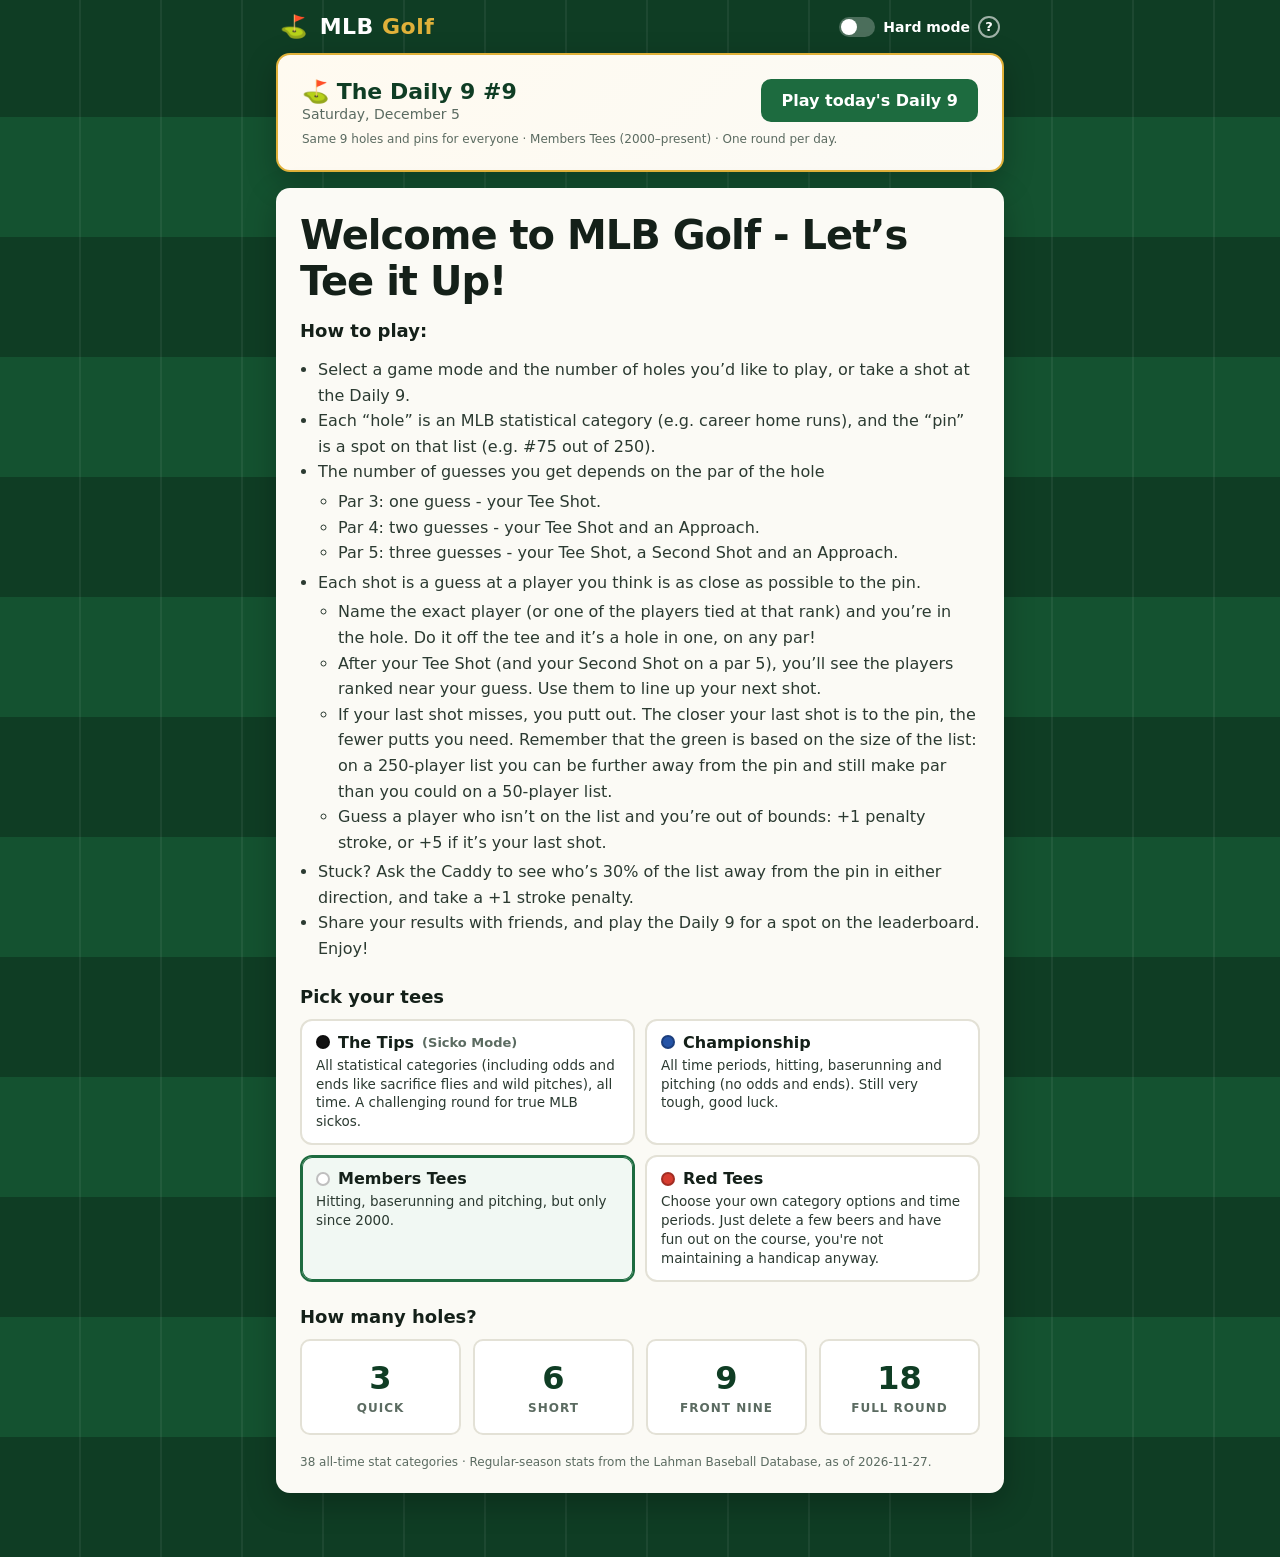
==== mlb/index.html @ 7f904042 "New How to play copy for shot-by-shot holes Co-Authored-By: Claude Opus 5.5 <noreply@anthropic.com>" ====
<!doctype html>
<html lang="en">
<head>
  <meta charset="utf-8" />
  <meta name="viewport" content="width=device-width, initial-scale=1, viewport-fit=cover" />
  <meta name="claude:viewport-fit-sides" content="cover">
  <title>MLB Golf</title>
  <meta name="description" content="Name the player closest to a random spot on an all-time MLB leaderboard. Scored like golf, with a Daily 9 for everyone." />
  <meta property="og:type" content="website" />
  <meta property="og:site_name" content="Sports.......But Make it Golf" />
  <meta property="og:title" content="MLB Golf — Sports.......But Make it Golf" />
  <meta property="og:description" content="Name the player closest to a random spot on an all-time MLB leaderboard. Scored like golf, with a Daily 9 for everyone." />
  <meta property="og:url" content="https://sportsbutmakeitgolf.com/mlb/" />
  <meta property="og:image" content="https://sportsbutmakeitgolf.com/og.png" />
  <meta property="og:image:width" content="1200" />
  <meta property="og:image:height" content="630" />
  <meta property="og:image:alt" content="Sports.......But Make it Golf: sports trivia, scored like golf" />
  <meta name="twitter:card" content="summary_large_image" />
  <meta name="twitter:title" content="MLB Golf — Sports.......But Make it Golf" />
  <meta name="twitter:description" content="Name the player closest to a random spot on an all-time MLB leaderboard. Scored like golf, with a Daily 9 for everyone." />
  <meta name="twitter:image" content="https://sportsbutmakeitgolf.com/og.png" />
  <link rel="icon" href="data:image/svg+xml,%3Csvg xmlns='http://www.w3.org/2000/svg' viewBox='0 0 100 100'%3E%3Ctext y='.9em' font-size='90'%3E%E2%9B%B3%3C/text%3E%3C/svg%3E" />
  <link rel="stylesheet" href="../shared/game.css?v=22" />
</head>
<body>
  <header class="topbar">
    <a class="brand" id="brandLink" href="./" aria-label="MLB Golf home"><span class="flag">⛳</span> MLB <em>Golf</em></a>
    <div id="hardToggle" class="hard-wrap">
      <label class="hard-toggle">
        <input type="checkbox" id="hardMode" /> <span class="switch" aria-hidden="true"></span> Hard mode
      </label>
      <button id="hardHelp" class="help-btn" type="button" aria-label="What is Hard mode?" aria-expanded="false" aria-controls="hardTip">?</button>
      <div id="hardTip" class="help-tip hidden" role="tooltip">For an additional challenge, hide the statistic for the pin player (i.e. you'll only see the ranking, not the underlying statistic).</div>
    </div>
    <div id="totalBadge" class="total-badge hidden">Score <strong id="totalScore">0</strong></div>
  </header>

  <main>
    <!-- Setup -->
    <section id="setup" class="screen">
      <div id="challengeCard" class="card challenge-card hidden">
        <div class="daily-head">
          <div>
            <div class="daily-kicker">🏌️ You've been challenged!</div>
            <div class="daily-date" id="challengeWhat"></div>
          </div>
          <button id="challengeBtn" class="primary">Accept challenge</button>
        </div>
        <p class="fine daily-note" id="challengeNote"></p>
      </div>
      <div class="card daily-card">
        <div class="daily-head">
          <div>
            <div class="daily-kicker">⛳ The Daily 9 #<span id="dailyNum">1</span></div>
            <div class="daily-date" id="dailyDate"></div>
          </div>
          <button id="dailyBtn" class="primary">Play today's Daily 9</button>
        </div>
        <p class="fine daily-note" id="dailyNote"></p>
      </div>
      <div class="card hero">
        <h1>Welcome to MLB Golf - Let’s Tee it Up!</h1>
        <h2 class="howto">How to play:</h2>
        <ul class="rules">
          <li>Select a game mode and the number of holes you’d like to play, or take a shot at the Daily 9.</li>
          <li>Each “hole” is an MLB statistical category (e.g. career home runs), and the “pin” is a spot on that list (e.g. #75 out of 250).</li>
          <li>The number of guesses you get depends on the par of the hole
            <ul>
              <li>Par 3: one guess - your Tee Shot.</li>
              <li>Par 4: two guesses - your Tee Shot and an Approach.</li>
              <li>Par 5: three guesses - your Tee Shot, a Second Shot and an Approach.</li>
            </ul>
          </li>
          <li>Each shot is a guess at a player you think is as close as possible to the pin.
            <ul>
              <li>Name the exact player (or one of the players tied at that rank) and you’re in the hole. Do it off the tee and it’s a hole in one, on any par!</li>
              <li>After your Tee Shot (and your Second Shot on a par 5), you’ll see the players ranked near your guess. Use them to line up your next shot.</li>
              <li>If your last shot misses, you putt out. The closer your last shot is to the pin, the fewer putts you need. Remember that the green is based on the size of the list: on a 250-player list you can be further away from the pin and still make par than you could on a 50-player list.</li>
              <li>Guess a player who isn’t on the list and you’re out of bounds: +1 penalty stroke, or +5 if it’s your last shot.</li>
            </ul>
          </li>
          <li>Stuck? Ask the Caddy to see who’s 30% of the list away from the pin in either direction, and take a +1 stroke penalty.</li>
          <li>Share your results with friends, and play the Daily 9 for a spot on the leaderboard. Enjoy!</li>
        </ul>

        <h2>Pick your tees</h2>
        <div class="tees" role="radiogroup" aria-label="Game mode">
          <label class="tee tee-tips"><input type="radio" name="tee" value="tips" />
            <span class="tee-name"><i class="tee-dot"></i>The Tips <small>(Sicko Mode)</small></span>
            <span class="tee-copy">All statistical categories (including odds and ends like sacrifice flies and wild pitches), all time. A challenging round for true MLB sickos.</span>
          </label>
          <label class="tee tee-champ"><input type="radio" name="tee" value="champ" />
            <span class="tee-name"><i class="tee-dot"></i>Championship</span>
            <span class="tee-copy">All time periods, hitting, baserunning and pitching (no odds and ends). Still very tough, good luck.</span>
          </label>
          <label class="tee tee-members"><input type="radio" name="tee" value="members" checked />
            <span class="tee-name"><i class="tee-dot"></i>Members Tees</span>
            <span class="tee-copy">Hitting, baserunning and pitching, but only since 2000.</span>
          </label>
          <label class="tee tee-red"><input type="radio" name="tee" value="red" />
            <span class="tee-name"><i class="tee-dot"></i>Red Tees</span>
            <span class="tee-copy">Choose your own category options and time periods. Just delete a few beers and have fun out on the course, you're not maintaining a handicap anyway.</span>
          </label>
        </div>

        <fieldset id="redOptions" class="red-options hidden">
          <legend>Categories</legend>
          <div class="fams">
            <label><input type="checkbox" name="fam" value="bat" checked /> Hitting</label>
            <label><input type="checkbox" name="fam" value="run" checked /> Baserunning</label>
            <label><input type="checkbox" name="fam" value="pitch" checked /> Pitching</label>
            <label><input type="checkbox" name="fam" value="misc" /> Odds &amp; Ends</label>
          </div>
          <div class="years">
            <label>From <select id="yearFrom"></select></label>
            <label>To <select id="yearTo"></select></label>
          </div>
          <p id="redNote" class="fine red-note"></p>
        </fieldset>

        <h2>How many holes?</h2>
        <div class="hole-choices">
          <button class="choice" data-holes="3">3<span>Quick</span></button>
          <button class="choice" data-holes="6">6<span>Short</span></button>
          <button class="choice" data-holes="9">9<span>Front nine</span></button>
          <button class="choice" data-holes="18">18<span>Full round</span></button>
        </div>
        <p class="fine" id="dataNote"></p>
      </div>
    </section>

    <!-- Hole -->
    <section id="hole" class="screen hidden">
      <div class="round-bar">
        <button id="homeBtn" class="bar-btn" type="button">← Home</button>
        <button id="reteeBtn" class="bar-btn" type="button" title="Start over from hole 1 with a fresh course, same settings">↺ Re-Tee</button>
      </div>
      <div class="card">
        <div class="hole-head">
          <div>
            <div class="hole-num">Hole <span id="holeNum">1</span><small> / <span id="holeCount">9</span></small></div>
            <div class="hole-par">Par <span id="holePar">4</span> · <span id="holeYds">400</span> yds</div>
          </div>
          <div class="pin">
            <div class="pin-label">Pin</div>
            <div class="pin-rank">#<span id="parRank">1</span></div>
          </div>
        </div>
        <div id="holeTee" class="hole-tee"></div>
        <h2 id="catName" class="cat-name">Category</h2>
        <p id="catNote" class="cat-note hidden"></p>
        <p class="cat-sub">Ranked list goes to <b>#<span id="listSize">50</span></b>. Find the player ranked <b>#<span id="parRank2">1</span></b><span id="pinStat"></span> — or as close as you can.</p>

        <div id="caddyBox" class="caddy-box hidden" aria-live="polite"></div>
        <div id="reveal" class="reveal hidden" aria-live="polite"></div>
        <div id="shotName" class="shot-name hidden"></div>
        <form id="guessForm" autocomplete="off">
          <div class="ac-wrap">
            <input id="guessInput" type="text" placeholder="Type a player's name…" aria-label="Player name" aria-autocomplete="list" aria-controls="acList" />
            <ul id="acList" class="ac-list hidden" role="listbox"></ul>
          </div>
          <button id="guessBtn" type="submit" class="primary">Swing</button>
        </form>
        <button id="caddyBtn" type="button" class="caddy-btn">🏌️ Ask the Caddy <span>+1</span></button>

        <div id="result" class="result hidden">
          <div class="result-top">
            <div>
              <div id="resultLabel" class="result-label">Birdie</div>
              <div id="resultDetail" class="result-detail"></div>
            </div>
            <div class="strokes"><span id="resultStrokes">0</span><small>to par</small></div>
          </div>
          <ol id="board" class="board"></ol>
          <button id="nextBtn" class="primary wide">Next hole →</button>
        </div>
      </div>

      <div class="card scorecard-card">
        <h3>Scorecard</h3>
        <div class="scorecard-scroll"><table id="scorecard" class="scorecard"></table></div>
      </div>
    </section>

    <!-- Final -->
    <section id="final" class="screen hidden">
      <div class="card hero">
        <div class="final-label">Round complete · <span id="finalTee"></span></div>
        <div class="final-score"><span id="finalScore">0</span><small id="finalSub"></small></div>
        <div id="finalRank" class="final-rank"></div>
        <p id="finalVerdict" class="lede final-verdict"></p>
        <div class="scorecard-scroll"><table id="finalCard" class="scorecard"></table></div>
        <textarea id="shareText" class="share-text" rows="12" readonly hidden aria-label="Your scorecard"></textarea>
        <div id="challengeResult" class="challenge-result hidden"></div>
        <div id="dailyBoard" class="daily-board hidden"></div>
        <div class="final-actions">
          <button id="shareBtn" class="ghost">Share your card</button>
          <button id="challengeSendBtn" class="ghost" title="Send a friend a link to this exact course">⚔️ Challenge</button>
          <button id="reteeFinalBtn" class="ghost" title="Play a fresh course with the same settings">↺ Re-Tee</button>
          <button id="againBtn" class="primary">Play again</button>
        </div>
      </div>
    </section>
  </main>

  <dialog id="caddyDialog" class="caddy-dialog" aria-labelledby="caddyTitle">
    <form method="dialog">
      <h3 id="caddyTitle">🏌️ Ask the Caddy?</h3>
      <p>Add +1 to your score, but reveal the player(s) who are 30% away from the pin in either direction</p>
      <div class="caddy-actions">
        <button value="no" class="ghost">Never mind</button>
        <button value="yes" class="primary" autofocus>Ask the Caddy (+1)</button>
      </div>
    </form>
  </dialog>

  <script>window.GOLF = {"name": "MLB Golf", "key": "mlbgolf", "dailySeed": "mlb-golf-daily:", "dailyEpoch": "2026-11-27", "uniformFirstDaily": false, "source": "the Lahman Baseball Database", "leaderboard": true, "lbSport": "mlb", "allFams": ["bat", "run", "pitch", "misc"], "tees": {"champ": ["bat", "run", "pitch"], "members": ["bat", "run", "pitch"]}, "membersFrom": 2000};</script>
  <script src="../shared/leaderboard-config.js?v=12"></script>
  <script src="../shared/game.js?v=29"></script>
  <!-- Cloudflare Web Analytics: cookieless page-view counts (see docs/traffic-analytics.md) -->
  <script defer src="https://static.cloudflareinsights.com/beacon.min.js" data-cf-beacon='{"token": "491b1652aaf04bb68538096815c8875a"}'></script>
</body>
</html>
---- shared/game.css ----
:root {
  --turf: #0f3d24;
  --turf-2: #145230;
  --fairway: #1d6b3f;
  --card: #fbfaf5;
  --ink: #142019;
  --muted: #5b6b61;
  --line: #e3e1d6;
  --gold: #e0b13a;
  --flag: #d63c2f;
  --good: #1d7a45;
  --bad: #b23a2e;
  --radius: 14px;
}
* { box-sizing: border-box; }
html, body { margin: 0; }
:root { color-scheme: light; }
body {
  font-family: ui-sans-serif, system-ui, -apple-system, "Segoe UI", Roboto, sans-serif;
  color: var(--ink);
  min-height: 100vh;
  background:
    repeating-linear-gradient(90deg, transparent 0 79px, rgba(255,255,255,.06) 79px 81px),
    repeating-linear-gradient(0deg, var(--turf) 0 120px, var(--turf-2) 120px 240px);
}
.hidden { display: none !important; }

.topbar {
  display: flex; justify-content: space-between; align-items: center;
  padding-block: 14px; color: #fff; max-width: 760px; margin: 0 auto;
  padding-left: max(20px, env(safe-area-inset-left, 0px));
  padding-right: max(20px, env(safe-area-inset-right, 0px));
}
.brand { font-weight: 800; font-size: 22px; letter-spacing: .5px; color: inherit; text-decoration: none; }
.brand:focus-visible { outline: 3px solid var(--gold); outline-offset: 4px; border-radius: 6px; }
.brand em { font-style: normal; color: var(--gold); }
.flag { margin-right: 4px; }
.hard-wrap { position: relative; display: flex; align-items: center; gap: 8px; }
.help-btn {
  width: 22px; height: 22px; padding: 0; border-radius: 50%; border: 2px solid rgba(255,255,255,.6);
  background: transparent; color: #fff; font-size: 13px; font-weight: 800; line-height: 1;
}
.help-btn:hover, .help-btn[aria-expanded="true"] { background: rgba(255,255,255,.2); }
.help-tip {
  position: absolute; z-index: 20; top: calc(100% + 10px); right: 0; width: min(280px, 80vw);
  background: var(--card); color: var(--ink); font-size: 14px; font-weight: 500; line-height: 1.45;
  padding: 12px 14px; border-radius: 10px; box-shadow: 0 10px 24px rgba(0,0,0,.3);
}
.help-tip::before { content: ""; position: absolute; top: -6px; right: 6px; border: 6px solid transparent; border-top: 0; border-bottom-color: var(--card); }
.hard-toggle { display: inline-flex; align-items: center; gap: 8px; font-size: 14px; font-weight: 700; cursor: pointer; user-select: none; }
.hard-toggle input { position: absolute; opacity: 0; width: 1px; height: 1px; }
.hard-toggle .switch { width: 36px; height: 20px; border-radius: 999px; background: rgba(255,255,255,.25); position: relative; transition: background .15s; }
.hard-toggle .switch::after { content: ""; position: absolute; top: 2px; left: 2px; width: 16px; height: 16px; border-radius: 50%; background: #fff; transition: transform .15s; }
.hard-toggle input:checked + .switch { background: var(--flag); }
.hard-toggle input:checked + .switch::after { transform: translateX(16px); }
.hard-toggle input:focus-visible + .switch { outline: 3px solid var(--gold); outline-offset: 2px; }
.total-badge { background: rgba(0,0,0,.3); padding: 6px 14px; border-radius: 999px; font-size: 14px; }
.total-badge strong { font-size: 18px; margin-left: 4px; color: var(--gold); }

main {
  max-width: 760px; margin: 0 auto; padding-block: 0 48px;
  padding-left: max(16px, env(safe-area-inset-left, 0px));
  padding-right: max(16px, env(safe-area-inset-right, 0px));
}
.card {
  /* The card is always light, so pin light form controls even when the viewer is in dark mode. */
  color-scheme: light; color: var(--ink);
  background: var(--card); border-radius: var(--radius); padding: 24px;
  box-shadow: 0 10px 30px rgba(0,0,0,.25); margin-bottom: 16px;
}
h1 { margin: 0 0 8px; font-size: 40px; letter-spacing: -1px; }
h2 { margin: 24px 0 12px; font-size: 18px; }
h3 { margin: 0 0 10px; font-size: 14px; text-transform: uppercase; letter-spacing: 1px; color: var(--muted); }
.lede { font-size: 17px; line-height: 1.5; color: #2b3a31; }
.rules { padding-left: 18px; line-height: 1.6; color: #2b3a31; }
.rules ul { padding-left: 20px; margin: 4px 0; }
.howto { margin-top: 16px; }
.fine { font-size: 12px; color: var(--muted); margin: 20px 0 0; }

button { font: inherit; cursor: pointer; border: 0; border-radius: 10px; }
.primary { background: var(--fairway); color: #fff; padding: 12px 20px; font-weight: 700; }
.primary:hover { background: #237d4b; }
.primary:disabled { opacity: .5; cursor: default; }
.ghost { background: transparent; border: 2px solid var(--fairway); color: var(--fairway); padding: 10px 18px; font-weight: 700; }
.wide { width: 100%; margin-top: 16px; }

.hole-choices { display: grid; grid-template-columns: repeat(4, 1fr); gap: 12px; }
.choice {
  background: #fff; border: 2px solid var(--line); padding: 18px 8px; font-size: 32px; font-weight: 800; color: var(--turf);
  display: flex; flex-direction: column; align-items: center; transition: transform .1s, border-color .1s;
}
.choice span { font-size: 12px; font-weight: 600; color: var(--muted); text-transform: uppercase; letter-spacing: 1px; margin-top: 4px; }
.choice:hover:not(:disabled) { border-color: var(--fairway); transform: translateY(-2px); }
.choice:disabled { opacity: .5; cursor: default; }
button:focus-visible, .choice:focus-visible { outline: 3px solid var(--gold); outline-offset: 2px; }
.share-text { width: 100%; margin-top: 16px; font: inherit; font-size: 14px; padding: 10px; border: 2px solid var(--line); border-radius: 10px; background: #fff; color: var(--ink); }
@media (prefers-reduced-motion: reduce) { * { transition: none !important; scroll-behavior: auto !important; } }

.tees { display: grid; grid-template-columns: repeat(2, 1fr); gap: 10px; }
.tee {
  position: relative; display: flex; flex-direction: column; gap: 4px; cursor: pointer;
  background: #fff; border: 2px solid var(--line); border-radius: 12px; padding: 12px 14px;
}
.tee input { position: absolute; opacity: 0; pointer-events: none; }
.tee:hover { border-color: #b9c9bd; }
.tee:has(input:checked) { border-color: var(--fairway); background: #f1f8f3; box-shadow: inset 0 0 0 1px var(--fairway); }
.tee:has(input:focus-visible) { outline: 3px solid var(--gold); outline-offset: 2px; }
.tee-name { font-weight: 800; font-size: 16px; display: flex; align-items: center; gap: 8px; }
.tee-name small { font-weight: 600; color: var(--muted); font-size: 13px; }
.tee-copy { font-size: 13.5px; line-height: 1.4; color: #2b3a31; }
.tee-dot { width: 14px; height: 14px; border-radius: 50%; flex: none; border: 2px solid rgba(0,0,0,.25); }
.tee-tips .tee-dot { background: #111; }
.tee-champ .tee-dot { background: #2453a6; }
.tee-members .tee-dot { background: #fff; }
.tee-red .tee-dot { background: var(--flag); }

.red-options { margin: 12px 0 0; border: 2px solid var(--line); border-radius: 12px; padding: 10px 14px 12px; background: #fff; }
.red-options legend { font-weight: 700; font-size: 13px; text-transform: uppercase; letter-spacing: 1px; color: var(--muted); padding: 0 4px; }
.fams { display: flex; flex-wrap: wrap; gap: 8px 18px; }
.fams label, .years label { display: inline-flex; align-items: center; gap: 6px; font-size: 15px; cursor: pointer; }
.fams input { width: 17px; height: 17px; accent-color: var(--fairway); }
.years { display: flex; gap: 18px; margin-top: 12px; }
.years select { font: inherit; font-size: 15px; padding: 6px 8px; border: 2px solid var(--line); border-radius: 8px; background: #fff; color: var(--ink); }
.red-note { margin-top: 10px; }
.red-note.warn { color: var(--bad); font-weight: 600; }

.hole-tee { margin-top: 14px; font-size: 12px; font-weight: 700; text-transform: uppercase; letter-spacing: 1px; color: var(--muted); }
.hole-tee + .cat-name { margin-top: 2px; }

.daily-card { background: linear-gradient(135deg, #fffaf0, var(--card)); border: 2px solid var(--gold); }
.daily-head { display: flex; justify-content: space-between; align-items: center; gap: 16px; }
.daily-kicker { font-weight: 900; font-size: 22px; color: var(--turf); }
.daily-date { color: var(--muted); font-size: 14px; margin-top: 2px; }
.daily-note { margin-top: 10px; }
.daily-board { margin-top: 20px; border-top: 1px solid var(--line); padding-top: 16px; }
.post-form { display: flex; gap: 10px; }
.post-form input {
  flex: 1; font: inherit; font-size: 16px; padding: 10px 12px; border: 2px solid var(--line); border-radius: 10px;
  background: #fff; color: var(--ink); -webkit-text-fill-color: var(--ink); outline: none;
}
.post-form input:focus { border-color: var(--fairway); }
.lb-list { list-style: none; margin: 8px 0 0; padding: 0; border: 1px solid var(--line); border-radius: 10px; background: #fff; }
.lb-list:empty { display: none; }
.lb-list li { display: grid; grid-template-columns: 56px 1fr auto; gap: 8px; padding: 7px 12px; border-bottom: 1px solid #f0efe8; font-size: 15px; }
.lb-list li:last-child { border-bottom: 0; }
.lb-list .rk, .lb-list .val { color: var(--muted); font-variant-numeric: tabular-nums; }
.lb-list li.me { background: #e4f3e9; font-weight: 700; }

.round-bar { display: flex; justify-content: space-between; margin-bottom: 10px; }
.bar-btn { background: rgba(0,0,0,.28); color: #fff; padding: 7px 14px; border-radius: 999px; font-size: 14px; font-weight: 700; }
.bar-btn:hover { background: rgba(0,0,0,.45); }

.challenge-card { border: 2px solid var(--flag); background: linear-gradient(135deg, #fff4f2, var(--card)); }
.challenge-result { margin-top: 16px; padding: 12px 14px; border-radius: 10px; background: #fff4f2; border: 1px solid #f3c9c3; font-size: 16px; }
.scorecard .rival-row td { color: var(--muted); background: #faf9f4; }
.scorecard .rival-row td.beat { color: var(--bad); font-weight: 700; }

.caddy-btn {
  display: block; margin: 12px auto 0; padding: 8px 16px; border-radius: 999px; font-size: 15px; font-weight: 700;
  background: #fff; color: var(--fairway); border: 2px dashed #b9c9bd;
}
.caddy-btn:hover { border-color: var(--fairway); background: #f1f8f3; }
.caddy-btn span { color: var(--flag); margin-left: 4px; }
.caddy-box { margin: 0 0 14px; padding: 12px 14px; border-radius: 12px; background: #fff8e6; border: 1px solid #f0d58c; font-size: 15px; }
.caddy-box .caddy-head { font-weight: 800; margin-bottom: 6px; }
.caddy-box .caddy-head small { font-weight: 600; color: var(--muted); }
.caddy-box ul { list-style: none; margin: 0; padding: 0; display: grid; gap: 4px; }
.caddy-box li b { font-variant-numeric: tabular-nums; }
.caddy-box .val { color: var(--muted); }
.caddy-box .fine { margin: 6px 0 0; }
.caddy-tag { font-size: 14px; font-weight: 700; color: var(--flag); margin-left: 8px; vertical-align: middle; }
.caddy-dialog {
  border: 0; border-radius: 16px; padding: 22px 24px; max-width: min(420px, calc(100vw - 32px));
  background: var(--card); color: var(--ink); box-shadow: 0 20px 50px rgba(0,0,0,.4);
}
.caddy-dialog::backdrop { background: rgba(10,30,18,.55); }
.caddy-dialog h3 { margin: 0 0 8px; font-size: 20px; text-transform: none; letter-spacing: 0; color: var(--ink); }
.caddy-dialog p { margin: 0 0 18px; font-size: 16px; line-height: 1.45; }
.caddy-actions { display: flex; gap: 10px; justify-content: flex-end; flex-wrap: wrap; }

.hole-head { display: flex; justify-content: space-between; align-items: center; }
.hole-num { font-size: 15px; font-weight: 700; text-transform: uppercase; letter-spacing: 1px; color: var(--muted); }
.hole-par { margin-top: 4px; font-size: 13px; font-weight: 700; color: var(--muted); }
.hole-par span:first-child { color: var(--ink); font-size: 16px; }
.hole-num span:first-child { color: var(--ink); font-size: 22px; }
.pin { text-align: center; background: var(--flag); color: #fff; border-radius: 12px; padding: 8px 16px; min-width: 92px; }
.pin-label { font-size: 11px; text-transform: uppercase; letter-spacing: 2px; opacity: .85; }
.pin-rank { font-size: 32px; font-weight: 900; line-height: 1; }
.cat-name { font-size: 28px; margin: 14px 0 4px; letter-spacing: -.5px; }
.cat-note { margin: 0 0 6px; font-size: 14px; font-weight: 600; color: var(--flag); }
.cat-sub { color: var(--muted); margin: 0 0 18px; }

#guessForm { display: flex; gap: 10px; }
.ac-wrap { position: relative; flex: 1; }
#guessInput {
  width: 100%; font: inherit; font-size: 17px; padding: 12px 14px; border-radius: 10px;
  border: 2px solid var(--line); background: #fff; outline: none;
  color: var(--ink); -webkit-text-fill-color: var(--ink); caret-color: var(--fairway);
}
#guessInput::placeholder { color: var(--muted); -webkit-text-fill-color: var(--muted); opacity: 1; }
#guessInput:disabled { color: var(--muted); -webkit-text-fill-color: var(--muted); }
#guessInput:focus { border-color: var(--fairway); }
.ac-list {
  position: absolute; z-index: 10; left: 0; right: 0; top: calc(100% + 4px); margin: 0; padding: 4px;
  list-style: none; background: #fff; color: var(--ink); border: 1px solid var(--line); border-radius: 10px;
  box-shadow: 0 10px 24px rgba(0,0,0,.15); max-height: 260px; overflow-y: auto;
}
.ac-list li { padding: 9px 12px; border-radius: 6px; cursor: pointer; }
.ac-list li.active, .ac-list li:hover { background: #e9f3ec; }
.ac-list li b { color: var(--fairway); }

.result { margin-top: 20px; border-top: 1px solid var(--line); padding-top: 18px; }
.result-top { display: flex; justify-content: space-between; align-items: center; gap: 12px; }
.result-label { font-size: 26px; font-weight: 900; }
.result-label.good { color: var(--good); }
.result-label.bad { color: var(--bad); }
.result-detail { color: var(--muted); margin-top: 2px; }
.strokes { text-align: center; }
.strokes span { display: block; font-size: 40px; font-weight: 900; line-height: 1; }
.strokes small { color: var(--muted); font-size: 12px; text-transform: uppercase; letter-spacing: 1px; }

.board {
  position: relative; list-style: none; margin: 16px 0 0; padding: 0; max-height: 320px; overflow-y: auto;
  border: 1px solid var(--line); border-radius: 10px; background: #fff;
}
.board li { display: grid; grid-template-columns: 72px 1fr auto; gap: 8px; padding: 7px 12px; border-bottom: 1px solid #f0efe8; font-size: 15px; }
.board li:last-child { border-bottom: 0; }
.board .rk { white-space: nowrap; color: var(--muted); font-variant-numeric: tabular-nums; }
.board .val { font-variant-numeric: tabular-nums; color: var(--muted); }
.board li.par { background: #fdeceb; }
.board li.par .rk::after { content: " ⛳"; }
.board li.guess { background: #e4f3e9; font-weight: 700; }
.board li.guess.par { background: linear-gradient(90deg, #fdeceb, #e4f3e9); }
.board li.inrange { background: #fafaf3; }

.scorecard-scroll { overflow-x: auto; }
.scorecard { border-collapse: collapse; width: 100%; font-size: 13px; font-variant-numeric: tabular-nums; }
.scorecard th, .scorecard td { border: 1px solid var(--line); padding: 6px 8px; text-align: center; white-space: nowrap; }
.scorecard th { background: #f2f1ea; font-weight: 700; color: var(--muted); }
.scorecard td.row-head, .scorecard th.row-head { text-align: left; font-weight: 700; color: var(--ink); background: #f2f1ea; }
.scorecard td.current { outline: 2px solid var(--fairway); outline-offset: -2px; }
.scorecard td.ace { color: var(--good); font-weight: 900; }
.scorecard td.under { color: var(--good); font-weight: 700; }
.scorecard td.ob { color: var(--bad); font-weight: 700; }
.scorecard .sc-name { display: block; margin-top: 2px; font-size: 11px; font-weight: 500; color: var(--muted); white-space: normal; line-height: 1.25; min-width: 80px; }
.scorecard td.ob .sc-name { color: var(--bad); }
.scorecard .cat-row td { white-space: normal; font-size: 11px; color: var(--muted); min-width: 90px; }

.final-label { text-transform: uppercase; letter-spacing: 2px; font-size: 13px; color: var(--muted); font-weight: 700; }
.final-score > span { font-size: 72px; font-weight: 900; color: var(--turf); line-height: 1; }
.final-score small { display: block; color: var(--muted); margin-top: 4px; }
.final-rank {
  display: inline-block; margin-top: 18px; padding: 8px 16px; border-radius: 999px;
  background: var(--turf); color: var(--gold); font-size: 22px; font-weight: 900; letter-spacing: .5px;
}
.final-verdict { margin-top: 8px; }
.final-actions { display: flex; flex-wrap: wrap; gap: 12px; justify-content: flex-end; margin-top: 20px; }

@media (max-width: 560px) {
  h1 { font-size: 32px; }
  .hole-choices { grid-template-columns: repeat(2, 1fr); }
  .tees { grid-template-columns: 1fr; }
  .daily-head { flex-direction: column; align-items: stretch; }
  .post-form { flex-direction: column; }
  #guessForm { flex-direction: column; }
  .cat-name { font-size: 23px; }
}
.scorecard .par-row td { font-weight: 700; color: var(--muted); }

/* shot-by-shot holes */
.shot-name { margin: 0 0 8px; font-size: 15px; }
.shot-name b { font-size: 17px; }
.shot-name small { color: var(--muted); font-weight: 600; margin-left: 6px; }
.reveal { margin: 0 0 14px; display: grid; gap: 10px; }
.reveal-shot { padding: 10px 12px; border-radius: 12px; background: #eef6ee; border: 1px solid #cfe3cf; }
.reveal-head { font-size: 14px; margin-bottom: 6px; }
.reveal-list { list-style: none; margin: 0; padding: 0; max-height: 220px; overflow: auto; columns: 2; column-gap: 16px; font-size: 14px; }
.reveal-list li { display: grid; grid-template-columns: 44px 1fr; gap: 6px; padding: 2px 0; break-inside: avoid; }
.reveal-list .rk { color: var(--muted); font-variant-numeric: tabular-nums; }
.reveal-list li.guess { font-weight: 800; }
.reveal-list li.pin-row { font-weight: 800; color: #b3261e; }
@media (max-width: 520px) { .reveal-list { columns: 1; } }
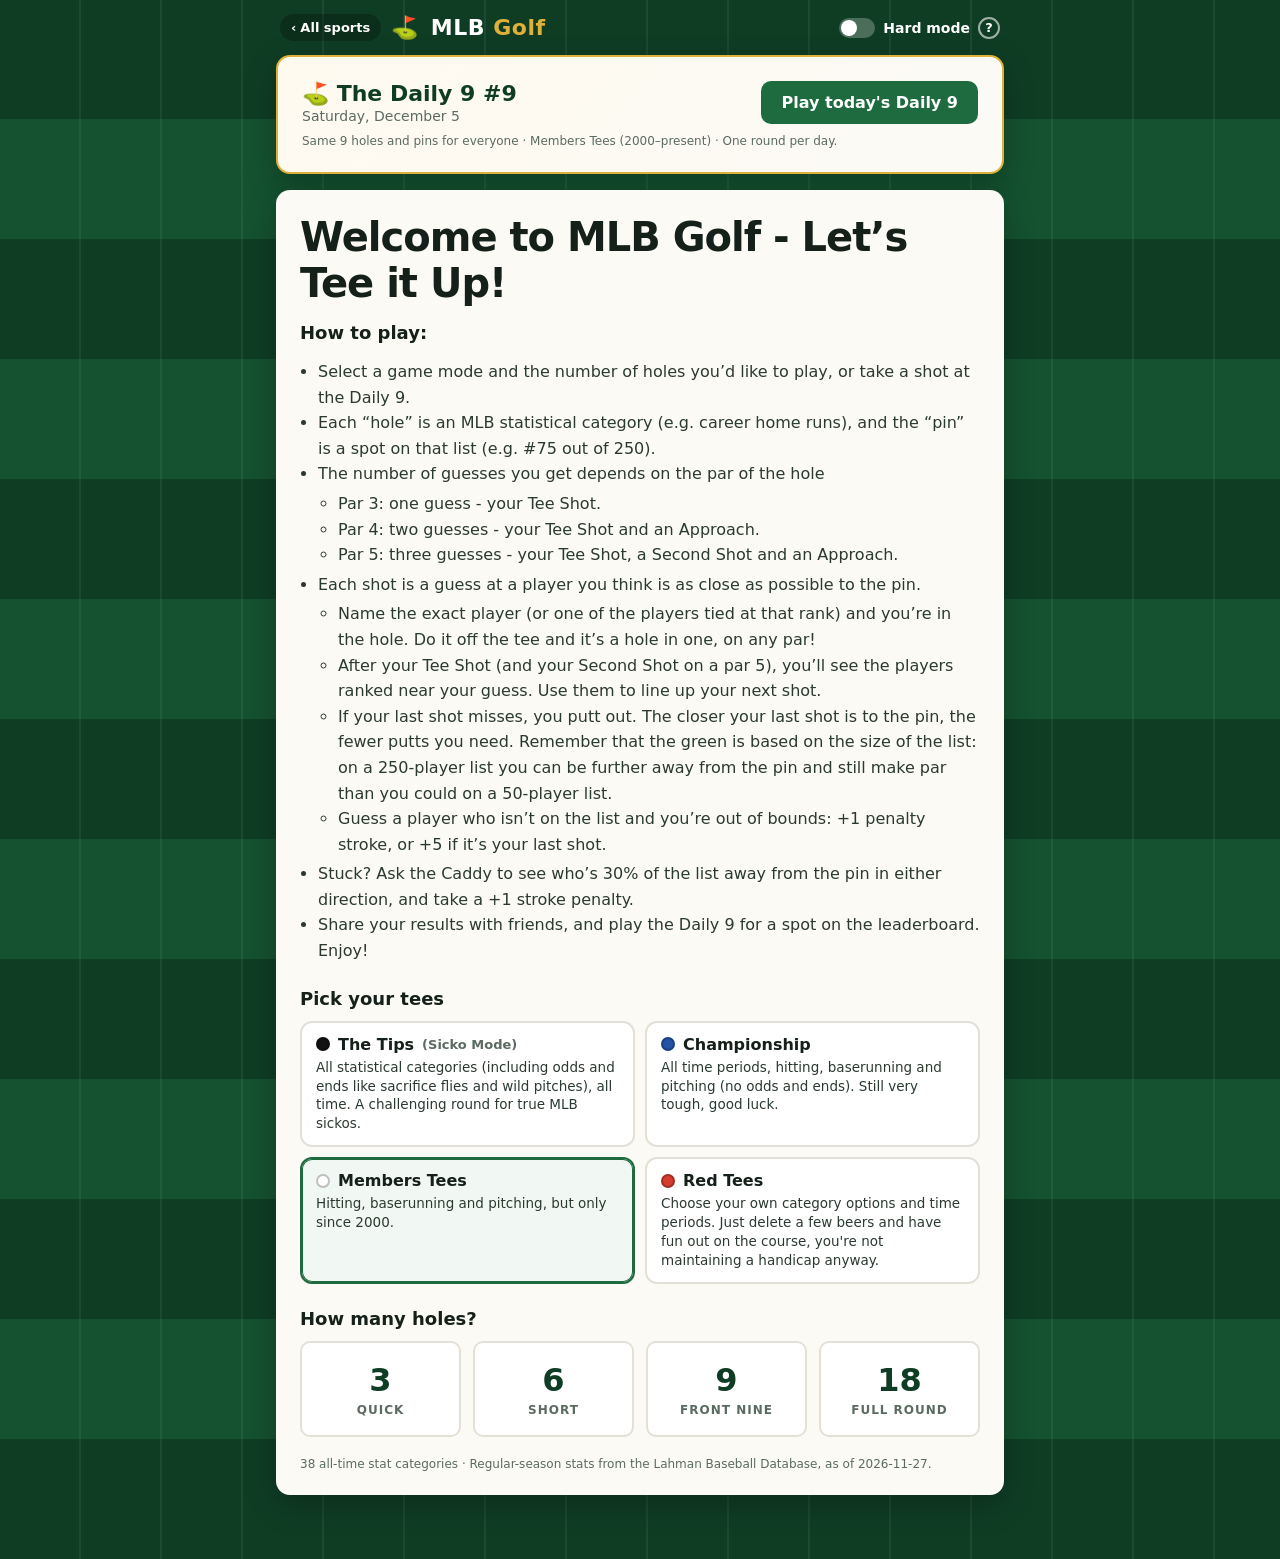
==== commit 5b8ee16d: "All sports link in the top bar of every sport page Co-Authored-By: Claude Opus 5.5 <noreply@anthropi" ====
--- a/mlb/index.html
+++ b/mlb/index.html
@@ -20,11 +20,14 @@
   <meta name="twitter:description" content="Name the player closest to a random spot on an all-time MLB leaderboard. Scored like golf, with a Daily 9 for everyone." />
   <meta name="twitter:image" content="https://sportsbutmakeitgolf.com/og.png" />
   <link rel="icon" href="data:image/svg+xml,%3Csvg xmlns='http://www.w3.org/2000/svg' viewBox='0 0 100 100'%3E%3Ctext y='.9em' font-size='90'%3E%E2%9B%B3%3C/text%3E%3C/svg%3E" />
-  <link rel="stylesheet" href="../shared/game.css?v=22" />
+  <link rel="stylesheet" href="../shared/game.css?v=24" />
 </head>
 <body>
   <header class="topbar">
-    <a class="brand" id="brandLink" href="./" aria-label="MLB Golf home"><span class="flag">⛳</span> MLB <em>Golf</em></a>
+    <div class="brand-wrap">
+      <a class="all-sports" id="allSportsLink" href="../" aria-label="All sports" title="All sports">‹ <span>All sports</span></a>
+      <a class="brand" id="brandLink" href="./" aria-label="MLB Golf home"><span class="flag">⛳</span> MLB <em>Golf</em></a>
+    </div>
     <div id="hardToggle" class="hard-wrap">
       <label class="hard-toggle">
         <input type="checkbox" id="hardMode" /> <span class="switch" aria-hidden="true"></span> Hard mode
@@ -149,7 +152,8 @@
         <div id="holeTee" class="hole-tee"></div>
         <h2 id="catName" class="cat-name">Category</h2>
         <p id="catNote" class="cat-note hidden"></p>
-        <p class="cat-sub">Ranked list goes to <b>#<span id="listSize">50</span></b>. Find the player ranked <b>#<span id="parRank2">1</span></b><span id="pinStat"></span> — or as close as you can.</p>
+        <p class="cat-sub"><span id="pinStat"></span><span id="listSize">50</span> players</p>
+        <div id="holeViz" class="hole-viz"></div>
 
         <div id="caddyBox" class="caddy-box hidden" aria-live="polite"></div>
         <div id="reveal" class="reveal hidden" aria-live="polite"></div>
@@ -216,7 +220,7 @@
 
   <script>window.GOLF = {"name": "MLB Golf", "key": "mlbgolf", "dailySeed": "mlb-golf-daily:", "dailyEpoch": "2026-11-27", "uniformFirstDaily": false, "source": "the Lahman Baseball Database", "leaderboard": true, "lbSport": "mlb", "allFams": ["bat", "run", "pitch", "misc"], "tees": {"champ": ["bat", "run", "pitch"], "members": ["bat", "run", "pitch"]}, "membersFrom": 2000};</script>
   <script src="../shared/leaderboard-config.js?v=12"></script>
-  <script src="../shared/game.js?v=29"></script>
+  <script src="../shared/game.js?v=31"></script>
   <!-- Cloudflare Web Analytics: cookieless page-view counts (see docs/traffic-analytics.md) -->
   <script defer src="https://static.cloudflareinsights.com/beacon.min.js" data-cf-beacon='{"token": "491b1652aaf04bb68538096815c8875a"}'></script>
 </body>
--- a/shared/game.css
+++ b/shared/game.css
@@ -31,6 +31,12 @@
   padding-left: max(20px, env(safe-area-inset-left, 0px));
   padding-right: max(20px, env(safe-area-inset-right, 0px));
 }
+.brand-wrap { display: flex; align-items: center; gap: 10px; min-width: 0; }
+.all-sports { display: inline-flex; align-items: center; gap: 4px; padding: 6px 11px; border-radius: 999px; background: rgba(0,0,0,.25);
+  color: #fff; text-decoration: none; font-size: 13px; font-weight: 700; white-space: nowrap; }
+.all-sports:hover { background: rgba(0,0,0,.4); }
+.all-sports:focus-visible { outline: 3px solid var(--gold); outline-offset: 2px; }
+@media (max-width: 430px) { .all-sports span { display: none; } .all-sports { padding: 6px 10px; font-size: 16px; } }
 .brand { font-weight: 800; font-size: 22px; letter-spacing: .5px; color: inherit; text-decoration: none; }
 .brand:focus-visible { outline: 3px solid var(--gold); outline-offset: 4px; border-radius: 6px; }
 .brand em { font-style: normal; color: var(--gold); }
@@ -268,15 +274,40 @@
 .scorecard .par-row td { font-weight: 700; color: var(--muted); }
 
 /* shot-by-shot holes */
-.shot-name { margin: 0 0 8px; font-size: 15px; }
+.cat-note { display: inline-block; margin: 2px 0 6px; padding: 2px 8px; border-radius: 6px; font-size: 12px; font-weight: 700; color: #8a5a00; background: #fbefd2; }
+.cat-sub { margin: 0 0 12px; font-size: 14px; }
+.hole-viz { position: relative; margin: 0 -4px 14px; border-radius: 12px; overflow: hidden; background: #2f5a12; line-height: 0; user-select: none; }
+.hole-viz svg { display: block; width: 100%; max-height: 300px; }
+.hole-viz .tracer { fill: none; stroke: #ff5a3c; stroke-width: 2.2; stroke-linecap: round; opacity: .45; }
+.hole-viz .tracer.last { opacity: 1; }
+.hole-viz .ball { fill: #fff; stroke: #1d2a14; stroke-width: .8; }
+.hole-viz .old-ball { fill: #fff; opacity: .5; }
+.hole-viz .ob line { stroke: #fff; stroke-width: 2.4; }
+.hole-viz .ob text { fill: #fff; font: 700 10px system-ui, sans-serif; }
+.hole-viz .skip-hint { display: none; position: absolute; right: 10px; bottom: 8px; line-height: 1; font-size: 12px; font-weight: 700; color: #fff; background: rgba(0,0,0,.35); padding: 5px 9px; border-radius: 999px; }
+.hole-viz.flying { cursor: pointer; }
+.hole-viz.flying .skip-hint { display: block; }
+.celebrate-banner { position: absolute; left: 50%; top: 42%; transform: translate(-50%, -50%) rotate(-4deg); line-height: 1.1; white-space: nowrap;
+  font-size: clamp(26px, 7vw, 42px); font-weight: 900; letter-spacing: 1px; color: var(--turf); background: var(--gold); padding: 10px 22px; border-radius: 10px;
+  border: 3px solid #fff; animation: bannerIn .45s cubic-bezier(.2,1.4,.4,1) both; z-index: 2; }
+.celebrate-banner.out { animation: bannerOut .4s ease both; }
+@keyframes bannerIn { from { transform: translate(-50%, -50%) rotate(-4deg) scale(.2); opacity: 0; } }
+@keyframes bannerOut { to { transform: translate(-50%, -50%) rotate(-4deg) scale(.6); opacity: 0; } }
+.confetti { position: absolute; top: -12px; width: 7px; height: 11px; border-radius: 2px; animation: confettiFall 2s linear both; z-index: 1; }
+@keyframes confettiFall { to { top: 105%; margin-left: 30px; transform: rotate(540deg); opacity: .8; } }
+.shot-name { display: flex; align-items: center; gap: 8px; margin: 0 0 8px; font-size: 15px; }
 .shot-name b { font-size: 17px; }
-.shot-name small { color: var(--muted); font-weight: 600; margin-left: 6px; }
-.reveal { margin: 0 0 14px; display: grid; gap: 10px; }
-.reveal-shot { padding: 10px 12px; border-radius: 12px; background: #eef6ee; border: 1px solid #cfe3cf; }
-.reveal-head { font-size: 14px; margin-bottom: 6px; }
-.reveal-list { list-style: none; margin: 0; padding: 0; max-height: 220px; overflow: auto; columns: 2; column-gap: 16px; font-size: 14px; }
-.reveal-list li { display: grid; grid-template-columns: 44px 1fr; gap: 6px; padding: 2px 0; break-inside: avoid; }
-.reveal-list .rk { color: var(--muted); font-variant-numeric: tabular-nums; }
-.reveal-list li.guess { font-weight: 800; }
-.reveal-list li.pin-row { font-weight: 800; color: #b3261e; }
-@media (max-width: 520px) { .reveal-list { columns: 1; } }
+.shot-name small { color: var(--bad); font-weight: 700; }
+.dots { display: inline-flex; gap: 5px; }
+.dot { width: 10px; height: 10px; border-radius: 50%; border: 2px solid var(--good); }
+.dot.on { background: var(--good); }
+.reveal { margin: 0 0 12px; }
+.reveal-head { font-size: 14px; font-weight: 700; margin-bottom: 4px; }
+.ladder { list-style: none; margin: 0; padding: 0 0 0 10px; border-left: 3px solid #b9dcb9; font-size: 14px; max-height: 260px; overflow: auto; }
+.ladder li { display: grid; grid-template-columns: 48px 1fr; gap: 6px; padding: 2px 0; }
+.ladder li.far { display: none; }
+.reveal.open .ladder li.far { display: grid; }
+.ladder .rk { color: var(--muted); font-variant-numeric: tabular-nums; }
+.ladder li.guess { font-weight: 800; }
+.ladder li.pin-row { font-weight: 800; color: var(--flag); }
+.ladder-more { margin-top: 4px; padding: 0; border: 0; background: none; color: var(--good); font-weight: 700; font-size: 13px; cursor: pointer; }
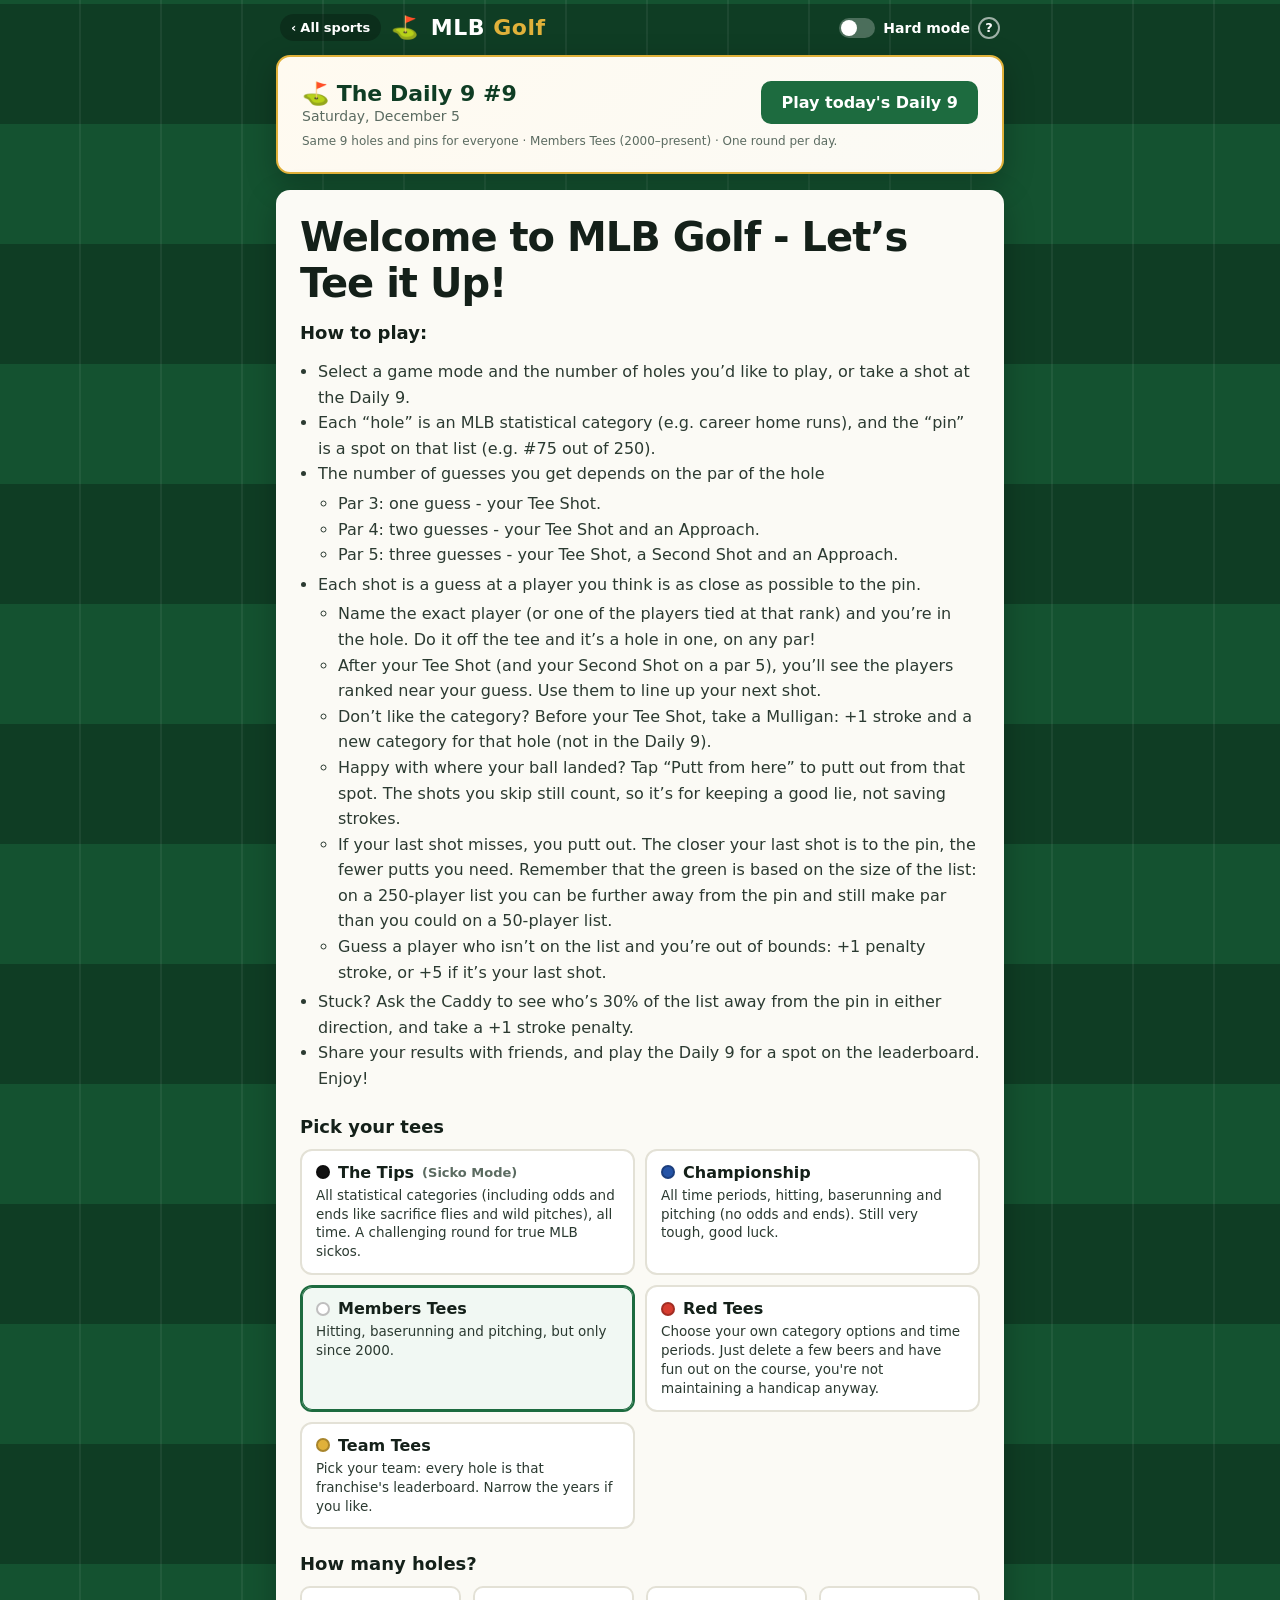
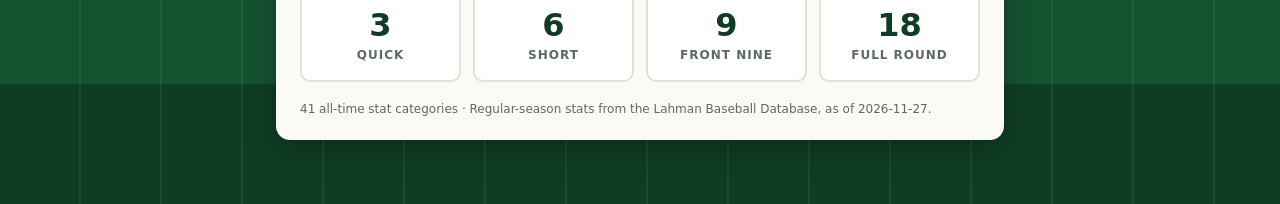
==== commit 5b6f70ae: "Playtest fixes and features: name matching, tie-aware scoring, Putt from here, Team Tees, era shortc" ====
--- a/mlb/index.html
+++ b/mlb/index.html
@@ -20,7 +20,7 @@
   <meta name="twitter:description" content="Name the player closest to a random spot on an all-time MLB leaderboard. Scored like golf, with a Daily 9 for everyone." />
   <meta name="twitter:image" content="https://sportsbutmakeitgolf.com/og.png" />
   <link rel="icon" href="data:image/svg+xml,%3Csvg xmlns='http://www.w3.org/2000/svg' viewBox='0 0 100 100'%3E%3Ctext y='.9em' font-size='90'%3E%E2%9B%B3%3C/text%3E%3C/svg%3E" />
-  <link rel="stylesheet" href="../shared/game.css?v=24" />
+  <link rel="stylesheet" href="../shared/game.css?v=28" />
 </head>
 <body>
   <header class="topbar">
@@ -78,6 +78,8 @@
             <ul>
               <li>Name the exact player (or one of the players tied at that rank) and you’re in the hole. Do it off the tee and it’s a hole in one, on any par!</li>
               <li>After your Tee Shot (and your Second Shot on a par 5), you’ll see the players ranked near your guess. Use them to line up your next shot.</li>
+              <li>Don’t like the category? Before your Tee Shot, take a Mulligan: +1 stroke and a new category for that hole (not in the Daily 9).</li>
+              <li>Happy with where your ball landed? Tap “Putt from here” to putt out from that spot. The shots you skip still count, so it’s for keeping a good lie, not saving strokes.</li>
               <li>If your last shot misses, you putt out. The closer your last shot is to the pin, the fewer putts you need. Remember that the green is based on the size of the list: on a 250-player list you can be further away from the pin and still make par than you could on a 50-player list.</li>
               <li>Guess a player who isn’t on the list and you’re out of bounds: +1 penalty stroke, or +5 if it’s your last shot.</li>
             </ul>
@@ -104,10 +106,17 @@
             <span class="tee-name"><i class="tee-dot"></i>Red Tees</span>
             <span class="tee-copy">Choose your own category options and time periods. Just delete a few beers and have fun out on the course, you're not maintaining a handicap anyway.</span>
           </label>
+          <label class="tee tee-team"><input type="radio" name="tee" value="team" />
+            <span class="tee-name"><i class="tee-dot"></i>Team Tees</span>
+            <span class="tee-copy">Pick your team: every hole is that franchise's leaderboard. Narrow the years if you like.</span>
+          </label>
         </div>
 
         <fieldset id="redOptions" class="red-options hidden">
           <legend>Categories</legend>
+          <div class="team-row hidden" id="teamRow">
+            <label>Team <select id="teamPick"></select></label>
+          </div>
           <div class="fams">
             <label><input type="checkbox" name="fam" value="bat" checked /> Hitting</label>
             <label><input type="checkbox" name="fam" value="run" checked /> Baserunning</label>
@@ -118,6 +127,7 @@
             <label>From <select id="yearFrom"></select></label>
             <label>To <select id="yearTo"></select></label>
           </div>
+          <div class="era-chips" id="eraChips" aria-label="Quick year ranges"></div>
           <p id="redNote" class="fine red-note"></p>
         </fieldset>
 
@@ -140,19 +150,25 @@
       </div>
       <div class="card">
         <div class="hole-head">
-          <div>
-            <div class="hole-num">Hole <span id="holeNum">1</span><small> / <span id="holeCount">9</span></small></div>
-            <div class="hole-par">Par <span id="holePar">4</span> · <span id="holeYds">400</span> yds</div>
-          </div>
-          <div class="pin">
-            <div class="pin-label">Pin</div>
-            <div class="pin-rank">#<span id="parRank">1</span></div>
-          </div>
-        </div>
-        <div id="holeTee" class="hole-tee"></div>
-        <h2 id="catName" class="cat-name">Category</h2>
-        <p id="catNote" class="cat-note hidden"></p>
-        <p class="cat-sub"><span id="pinStat"></span><span id="listSize">50</span> players</p>
+          <div class="head-main">
+            <h2 id="catName" class="cat-name">Category</h2>
+            <span id="mullTag" class="mull-tag hidden"></span>
+            <p id="catNote" class="cat-note hidden"></p>
+          </div>
+          <div class="badges">
+            <div id="parBadge" class="hole-badge hb-members">
+              <div class="hb-label">Par</div>
+              <div class="hb-num" id="holePar">4</div>
+            </div>
+            <div id="holeBadge" class="hole-badge hb-members" title="Hole">
+              <div class="hb-label">Hole</div>
+              <div class="hb-num"><span id="holeNum">1</span><small>/<span id="holeCount">9</span></small></div>
+            </div>
+          </div>
+        </div>
+        <div class="pin-line">
+          <span class="pin-label">Pin</span><span class="pin-who">– who is</span><span class="pin-rank">#<span id="parRank">1</span></span><span id="pinStat" class="pin-stat"></span><span class="pin-of">out of <span id="listSize">50</span></span>
+        </div>
         <div id="holeViz" class="hole-viz"></div>
 
         <div id="caddyBox" class="caddy-box hidden" aria-live="polite"></div>
@@ -165,7 +181,11 @@
           </div>
           <button id="guessBtn" type="submit" class="primary">Swing</button>
         </form>
-        <button id="caddyBtn" type="button" class="caddy-btn">🏌️ Ask the Caddy <span>+1</span></button>
+        <button id="puttBtn" type="button" class="putt-btn hidden">⛳ Putt from here <span>the shots you skip still count</span></button>
+        <div class="extra-btns">
+          <button id="mullBtn" type="button" class="caddy-btn mull-btn hidden">🔄 Mulligan <span>+1</span></button>
+          <button id="caddyBtn" type="button" class="caddy-btn">🏌️ Ask the Caddy <span>+1</span></button>
+        </div>
 
         <div id="result" class="result hidden">
           <div class="result-top">
@@ -220,7 +240,7 @@
 
   <script>window.GOLF = {"name": "MLB Golf", "key": "mlbgolf", "dailySeed": "mlb-golf-daily:", "dailyEpoch": "2026-11-27", "uniformFirstDaily": false, "source": "the Lahman Baseball Database", "leaderboard": true, "lbSport": "mlb", "allFams": ["bat", "run", "pitch", "misc"], "tees": {"champ": ["bat", "run", "pitch"], "members": ["bat", "run", "pitch"]}, "membersFrom": 2000};</script>
   <script src="../shared/leaderboard-config.js?v=12"></script>
-  <script src="../shared/game.js?v=31"></script>
+  <script src="../shared/game.js?v=37"></script>
   <!-- Cloudflare Web Analytics: cookieless page-view counts (see docs/traffic-analytics.md) -->
   <script defer src="https://static.cloudflareinsights.com/beacon.min.js" data-cf-beacon='{"token": "491b1652aaf04bb68538096815c8875a"}'></script>
 </body>
--- a/shared/game.css
+++ b/shared/game.css
@@ -184,15 +184,37 @@
 .caddy-dialog p { margin: 0 0 18px; font-size: 16px; line-height: 1.45; }
 .caddy-actions { display: flex; gap: 10px; justify-content: flex-end; flex-wrap: wrap; }
 
-.hole-head { display: flex; justify-content: space-between; align-items: center; }
+.hole-head { display: flex; justify-content: space-between; align-items: flex-start; gap: 12px; }
+.head-main { min-width: 0; }
+.badges { display: flex; gap: 8px; flex: none; }
+.hole-badge { flex: none; text-align: center; border-radius: 12px; padding: 7px 12px; min-width: 70px; border: 2px solid transparent; }
+.hb-label { font-size: 10px; font-weight: 800; text-transform: uppercase; letter-spacing: 2px; opacity: .8; }
+.hb-num { font-size: 26px; font-weight: 900; line-height: 1.05; font-variant-numeric: tabular-nums; }
+.hb-num small { font-size: 15px; font-weight: 800; opacity: .75; margin-left: 1px; }
+.hb-tips { background: #111; color: #fff; }
+.hb-champ { background: #2453a6; color: #fff; }
+.hb-members { background: #fff; color: var(--ink); border-color: #d6d3c4; }
+.hb-red { background: var(--flag); color: #fff; }
+.pin-line { display: flex; align-items: baseline; flex-wrap: wrap; gap: 0 8px; margin: 6px 0 2px; }
+.pin-label { font-size: 12px; font-weight: 800; text-transform: uppercase; letter-spacing: 1.5px; color: var(--flag); }
+.pin-rank { font-size: 30px; font-weight: 900; line-height: 1; color: var(--flag); }
+.pin-stat { font-size: 18px; font-weight: 800; color: var(--ink); }
+.pin-stat:empty { display: none; }
+.pin-who { font-size: 15px; color: var(--muted); }
+.pin-of { font-size: 15px; color: var(--muted); }
+.pin-line { margin-bottom: 12px; }
+@media (max-width: 430px) {
+  .hole-badge { min-width: 56px; padding: 6px 8px; } .hb-num { font-size: 22px; }
+  .pin-line { gap: 0 5px; } .pin-rank { font-size: 24px; } .pin-stat { font-size: 15px; } .pin-who, .pin-of { font-size: 13px; } .pin-label { font-size: 11px; letter-spacing: 1px; }
+}
 .hole-num { font-size: 15px; font-weight: 700; text-transform: uppercase; letter-spacing: 1px; color: var(--muted); }
-.hole-par { margin-top: 4px; font-size: 13px; font-weight: 700; color: var(--muted); }
+.hole-par { margin: 4px 0 12px; font-size: 13px; font-weight: 700; color: var(--muted); }
 .hole-par span:first-child { color: var(--ink); font-size: 16px; }
 .hole-num span:first-child { color: var(--ink); font-size: 22px; }
 .pin { text-align: center; background: var(--flag); color: #fff; border-radius: 12px; padding: 8px 16px; min-width: 92px; }
 .pin-label { font-size: 11px; text-transform: uppercase; letter-spacing: 2px; opacity: .85; }
 .pin-rank { font-size: 32px; font-weight: 900; line-height: 1; }
-.cat-name { font-size: 28px; margin: 14px 0 4px; letter-spacing: -.5px; }
+.cat-name { font-size: 28px; margin: 0 0 4px; letter-spacing: -.5px; line-height: 1.15; }
 .cat-note { margin: 0 0 6px; font-size: 14px; font-weight: 600; color: var(--flag); }
 .cat-sub { color: var(--muted); margin: 0 0 18px; }
 
@@ -311,3 +333,21 @@
 .ladder li.guess { font-weight: 800; }
 .ladder li.pin-row { font-weight: 800; color: var(--flag); }
 .ladder-more { margin-top: 4px; padding: 0; border: 0; background: none; color: var(--good); font-weight: 700; font-size: 13px; cursor: pointer; }
+
+/* rules v3 */
+.reveal-head small { display: block; font-weight: 600; color: var(--muted); font-size: 12px; margin-top: 1px; }
+.ladder li small { color: var(--muted); font-weight: 600; }
+.putt-btn { display: block; margin: 8px auto 0; padding: 8px 14px; border-radius: 999px; border: 2px solid var(--good); background: #fff; color: var(--good); font-weight: 800; font-size: 14px; cursor: pointer; }
+.putt-btn span { display: block; font-size: 11px; font-weight: 600; color: var(--muted); }
+.putt-btn:hover { background: #eef6ee; }
+.era-chips { display: flex; flex-wrap: wrap; gap: 6px; margin: 8px 0 4px; }
+.era-chip { padding: 4px 10px; border-radius: 999px; border: 1px solid var(--line); background: #fff; font-size: 13px; font-weight: 700; color: var(--ink); cursor: pointer; }
+.era-chip:hover { border-color: var(--good); color: var(--good); }
+.team-row { margin: 4px 0 8px; }
+.team-row select { font-size: 15px; padding: 6px 8px; }
+.tee-team .tee-dot { background: var(--gold); }
+.hb-team { background: var(--gold); color: var(--turf); }
+.mull-btn { margin-right: 6px; }
+.mull-tag { display: inline-block; margin: 0 0 4px; padding: 2px 8px; border-radius: 6px; font-size: 12px; font-weight: 800; color: #6a3fa0; background: #efe6fb; }
+.extra-btns { display: flex; justify-content: center; flex-wrap: wrap; gap: 8px; margin-top: 10px; }
+.extra-btns .caddy-btn { margin: 0; }
